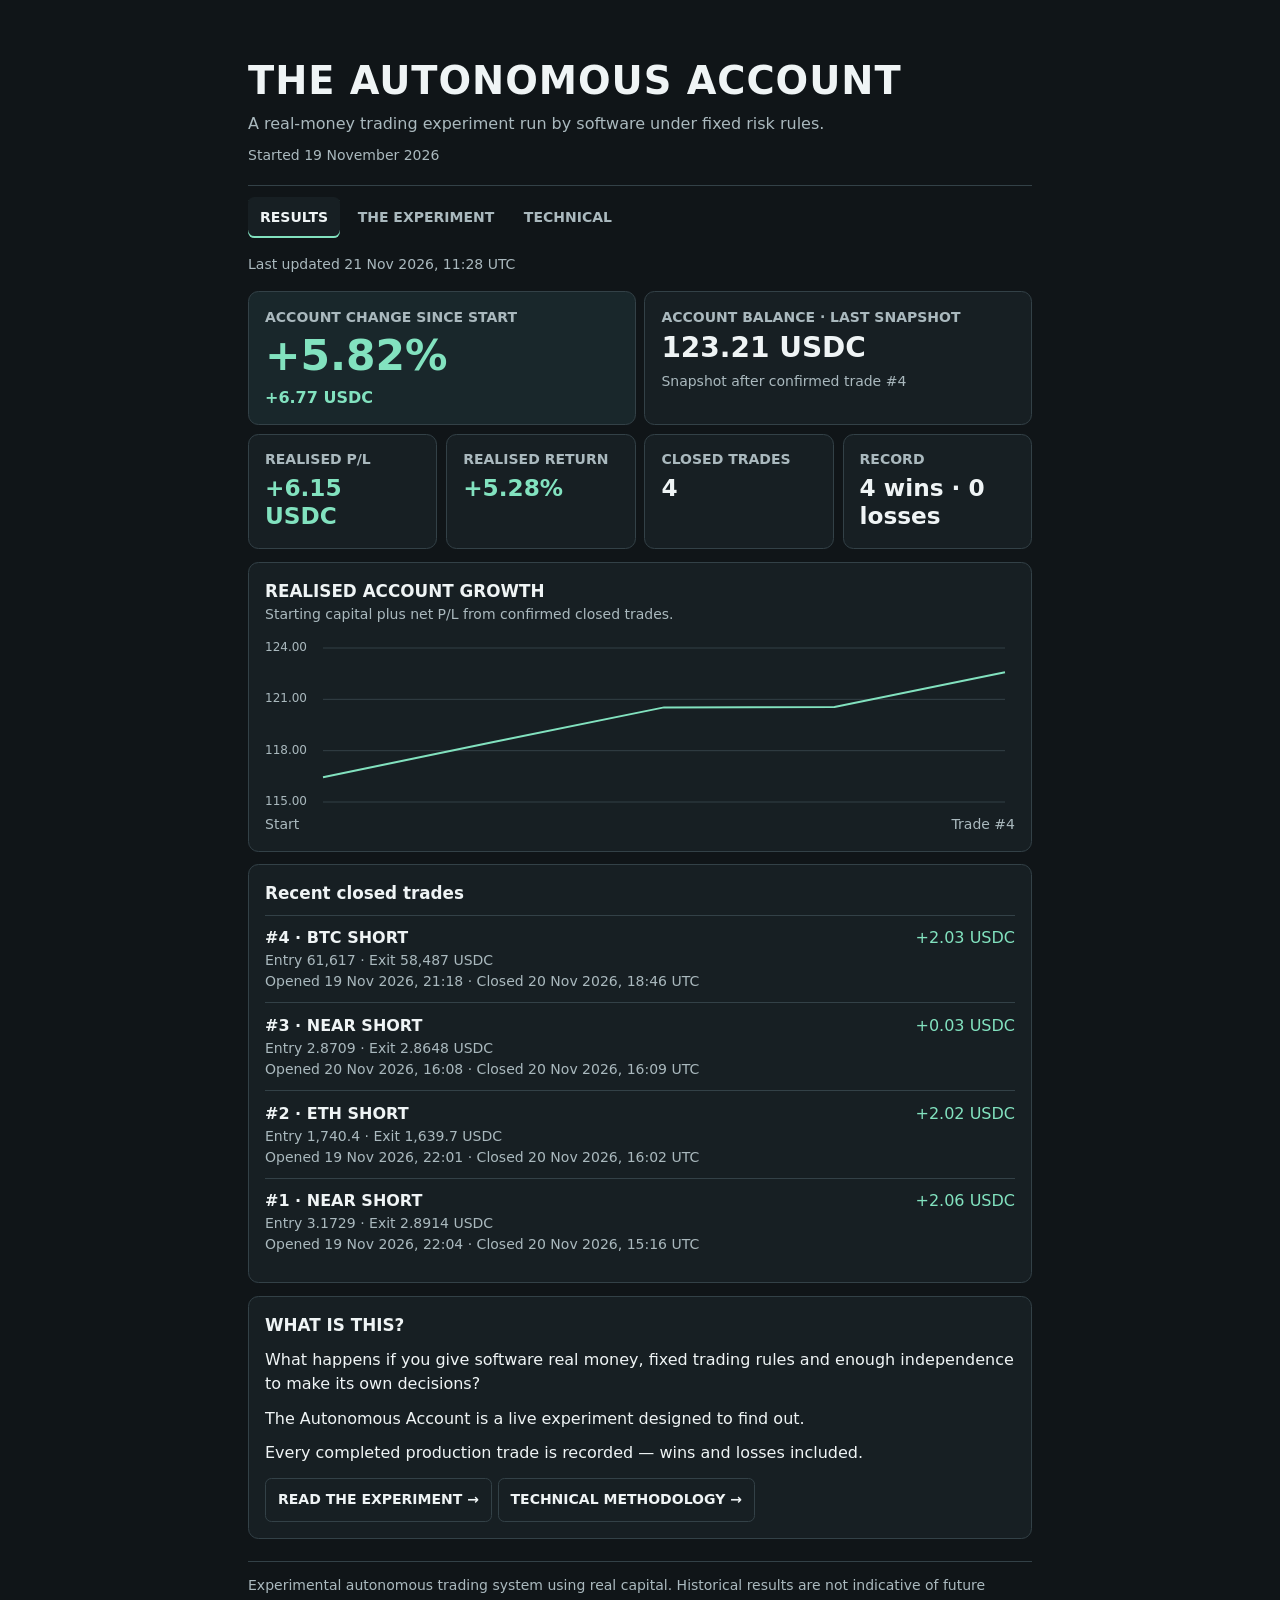
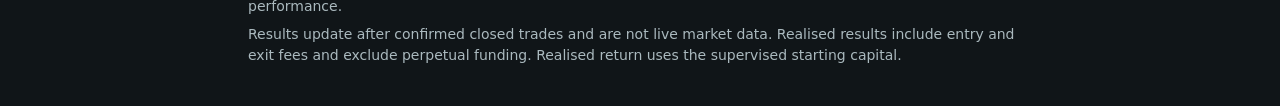
==== index.html @ 4700d636 "Publish The Autonomous Account V1" ====
<!doctype html>
<html lang="en">
<head>
    <meta charset="utf-8">
    <meta name="viewport" content="width=device-width, initial-scale=1">
    <meta name="color-scheme" content="dark">
    <meta http-equiv="Content-Security-Policy" content="default-src 'none'; script-src 'self'; style-src 'self'; connect-src 'self'; base-uri 'none'; form-action 'none'">
    <title>The Autonomous Account · Results</title>
    <link rel="stylesheet" href="style.css">
    <script defer src="results.js"></script>
</head>
<body>
<main>
    <header>
        <h1>THE AUTONOMOUS ACCOUNT</h1>
        <p>A real-money trading experiment run by software under fixed risk rules.</p>
        <p class="started">Started <time datetime="2026-11-19">19 November 2026</time></p>
    </header>
    <nav class="site-nav" aria-label="Main navigation">
        <a href="index.html" aria-current="page">Results</a>
        <a href="experiment.html">The experiment</a>
        <a href="technical.html">Technical</a>
    </nav>
    <p id="update" class="update" role="status">Loading published results…</p>

    <section class="metrics" aria-label="Performance">
        <div class="metric primary headline"><h2>ACCOUNT CHANGE SINCE START</h2><strong id="change-pct">—</strong><span id="change">—</span></div>
        <div class="metric primary"><h2>ACCOUNT BALANCE · LAST SNAPSHOT</h2><strong id="balance">—</strong><small id="balance-note">Published snapshot</small></div>
        <div class="metric"><h2>Realised P/L</h2><strong id="realised">—</strong></div>
        <div class="metric"><h2>Realised return</h2><strong id="return">—</strong></div>
        <div class="metric"><h2>Closed trades</h2><strong id="count">—</strong></div>
        <div class="metric"><h2>Record</h2><strong id="outcomes">—</strong></div>
    </section>

    <section class="panel" aria-labelledby="curve-title">
        <h2 id="curve-title">REALISED ACCOUNT GROWTH</h2>
        <p class="secondary">Starting capital plus net P/L from confirmed closed trades.</p>
        <canvas id="curve" role="img" aria-label="Realised equity by closed trade"></canvas>
        <p class="chart-axis"><span>Start</span><span id="chart-end">Closed trades</span></p>
    </section>

    <section class="panel" aria-labelledby="trades-title">
        <h2 id="trades-title">Recent closed trades</h2>
        <ul id="trades" class="trades"></ul>
    </section>

    <section class="panel overview" aria-labelledby="overview-title">
        <h2 id="overview-title">WHAT IS THIS?</h2>
        <p>What happens if you give software real money, fixed trading rules and enough independence to make its own decisions?</p>
        <p>The Autonomous Account is a live experiment designed to find out.</p>
        <p>Every completed production trade is recorded — wins and losses included.</p>
        <div class="overview-links">
            <a href="experiment.html">Read the experiment <span aria-hidden="true">→</span></a>
            <a href="technical.html">Technical methodology <span aria-hidden="true">→</span></a>
        </div>
    </section>

    <footer>
        <p>Experimental autonomous trading system using real capital. Historical results are not indicative of future performance.</p>
        <p>Results update after confirmed closed trades and are not live market data. Realised results include entry and exit fees and exclude perpetual funding. Realised return uses the supervised starting capital.</p>
    </footer>
</main>
</body>
</html>
---- style.css ----
:root {
    color-scheme: dark;
    font: 16px/1.5 system-ui, sans-serif;
    background: #101518;
    color: #eff4f5;
    --panel: #171f23;
    --line: #334147;
    --muted: #aab9be;
    --positive: #82e2bf;
    --negative: #ffaaaa;
}
* { box-sizing: border-box; }
body { margin: 0; }
main { max-width: 54rem; margin: auto; padding: clamp(1rem, 4vw, 2.5rem); }
header { border-bottom: 1px solid var(--line); padding: 1.2rem 0; }
h1, h2, p { margin: 0; }
h1 { font-size: clamp(1.45rem, 5vw, 2.4rem); line-height: 1.15; letter-spacing: .025em; }
header p { margin-top: .55rem; color: var(--muted); }
header .started { font-size: .875rem; }
.update, .secondary, small, .chart-axis, footer { color: var(--muted); font-size: .875rem; }
.update { margin: .7rem 0 1rem; }
.metrics { display: grid; grid-template-columns: repeat(2, minmax(0, 1fr)); gap: .55rem; }
.metric, .panel { background: var(--panel); border: 1px solid var(--line); border-radius: .65rem; }
.metric { padding: .7rem .8rem; }
.metric h2 { font-size: .875rem; font-weight: 600; color: var(--muted); text-transform: uppercase; }
.metric strong { display: block; font-size: clamp(1.05rem, 4.2vw, 1.45rem); line-height: 1.2; margin: .23rem 0; }
.primary { grid-column: 1 / -1; }
.primary strong { font-size: clamp(1.35rem, 5vw, 1.75rem); }
.headline { background: #19272b; }
.headline strong { font-size: clamp(1.9rem, 7vw, 2.65rem); }
.headline span { font-weight: 600; font-variant-numeric: tabular-nums; }
.positive { color: var(--positive); }
.negative { color: var(--negative); }
.panel { margin-top: .8rem; padding: 1rem; }
.panel h2 { font-size: 1.05rem; }
canvas { display: block; width: 100%; height: 11rem; margin-top: .8rem; }
.chart-axis, .trade-title { display: flex; justify-content: space-between; gap: .5rem; }
.trades { list-style: none; margin: .5rem 0 0; padding: 0; }
.trades li { border-top: 1px solid var(--line); padding: .65rem 0; }
.trades small { display: block; }
.trade-title, .metric strong { font-variant-numeric: tabular-nums; }
footer { border-top: 1px solid var(--line); margin-top: 1.4rem; padding-top: .8rem; }
footer p + p { margin-top: .45rem; }
@media (min-width: 40rem) {
    .metrics { grid-template-columns: repeat(4, minmax(0, 1fr)); }
    .primary { grid-column: span 2; }
    .metric { padding: .9rem 1rem; }
}

.site-title { color: inherit; font-size: clamp(1.15rem, 4vw, 1.55rem); font-weight: 700; letter-spacing: .025em; }
.site-nav, .overview-links { display: flex; flex-wrap: wrap; gap: .35rem; }
.site-nav { margin: .65rem 0 1rem; }
.site-nav a, .overview-links a {
    border-radius: .4rem;
    color: var(--muted);
    font-size: .875rem;
    font-weight: 650;
    padding: .65rem .75rem;
    text-decoration: none;
    text-transform: uppercase;
}
.site-nav a[aria-current="page"], .site-nav a:hover, .overview-links a:hover {
    background: var(--panel);
    color: inherit;
}
.site-nav a[aria-current="page"] { box-shadow: inset 0 -2px var(--positive); }
a:focus-visible { outline: 2px solid var(--positive); outline-offset: 2px; }
.overview p, .reading p + p { margin-top: .65rem; }
.overview-links { margin-top: .8rem; }
.overview-links a { border: 1px solid var(--line); color: inherit; }
.reading { max-width: 68ch; }
.reading section { margin-top: 1.35rem; }
.reading h2 { font-size: 1.15rem; margin-bottom: .5rem; }
.reading ul, .reading ol { margin: .65rem 0; padding-left: 1.3rem; }
.reading li + li { margin-top: .3rem; }
.parameters { margin: .65rem 0; }
.parameters > div { border-top: 1px solid var(--line); padding: .45rem 0; }
.parameters dt { color: var(--muted); }
.parameters dd { margin: 0; font-weight: 600; }
.principle { border-inline-start: 3px solid var(--positive); }
@media (min-width: 40rem) {
    .parameters > div { display: grid; grid-template-columns: 1fr 1fr; gap: .7rem; }
    .research-list { columns: 2; }
    .research-list li { break-inside: avoid; }
}
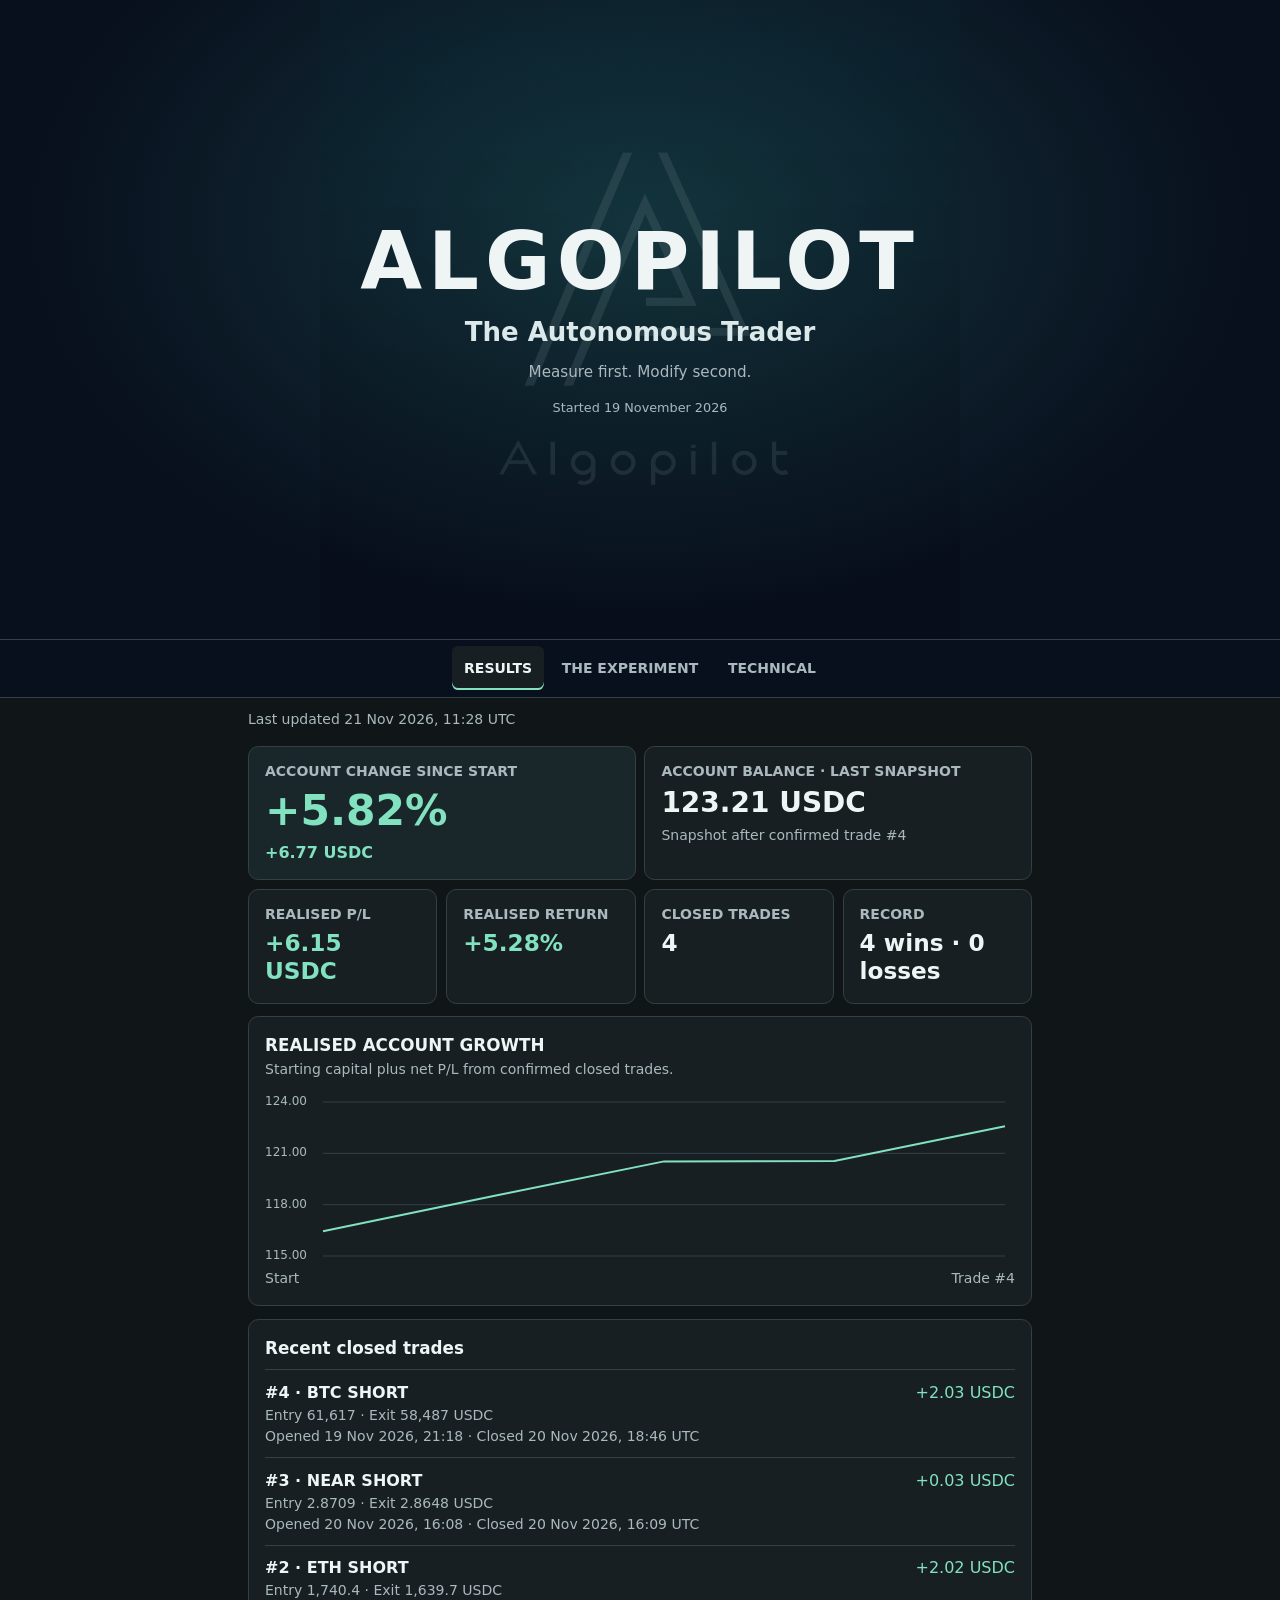
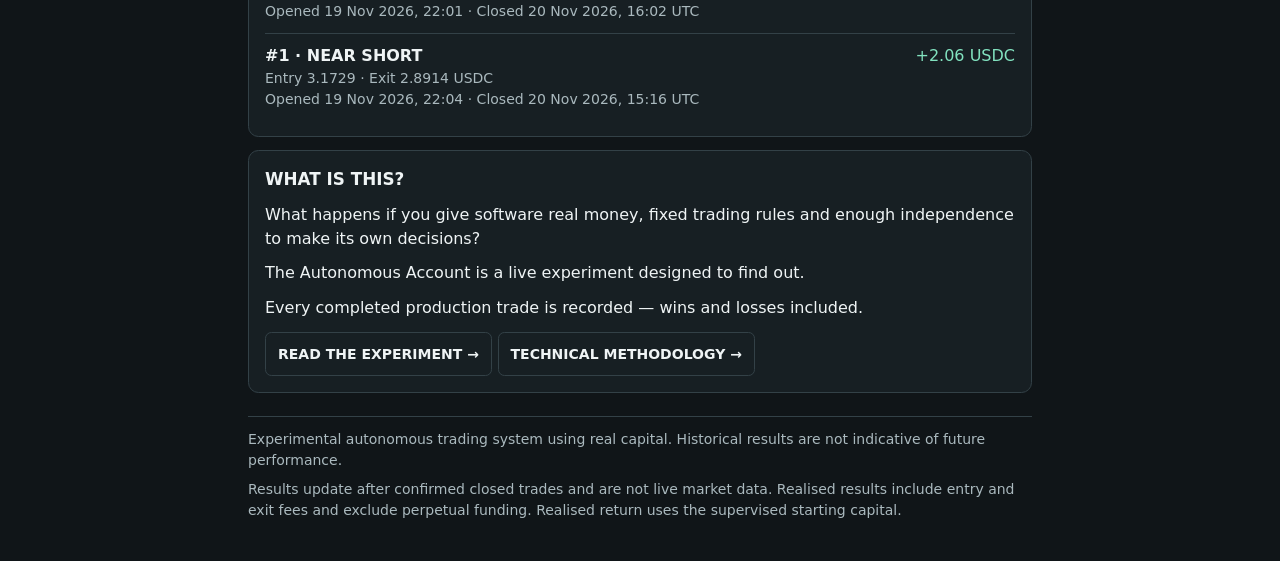
==== commit 44184f49: "Add AlgoPilot branding and homepage hero" ====
--- a/index.html
+++ b/index.html
@@ -4,23 +4,24 @@
     <meta charset="utf-8">
     <meta name="viewport" content="width=device-width, initial-scale=1">
     <meta name="color-scheme" content="dark">
-    <meta http-equiv="Content-Security-Policy" content="default-src 'none'; script-src 'self'; style-src 'self'; connect-src 'self'; base-uri 'none'; form-action 'none'">
-    <title>The Autonomous Account · Results</title>
+    <meta http-equiv="Content-Security-Policy" content="default-src 'none'; script-src 'self'; style-src 'self'; img-src 'self'; connect-src 'self'; base-uri 'none'; form-action 'none'">
+    <title>AlgoPilot · The Autonomous Trader</title>
     <link rel="stylesheet" href="style.css">
     <script defer src="results.js"></script>
 </head>
 <body>
-<main>
-    <header>
-        <h1>THE AUTONOMOUS ACCOUNT</h1>
-        <p>A real-money trading experiment run by software under fixed risk rules.</p>
-        <p class="started">Started <time datetime="2026-11-19">19 November 2026</time></p>
-    </header>
-    <nav class="site-nav" aria-label="Main navigation">
-        <a href="index.html" aria-current="page">Results</a>
-        <a href="experiment.html">The experiment</a>
-        <a href="technical.html">Technical</a>
-    </nav>
+<header class="home-hero">
+    <h1>ALGOPILOT</h1>
+    <p class="hero-subtitle">The Autonomous Trader</p>
+    <p class="hero-tagline">Measure first. Modify second.</p>
+    <p class="started">Started <time datetime="2026-11-19">19 November 2026</time></p>
+</header>
+<nav class="site-nav home-nav" aria-label="Main navigation">
+    <a href="index.html" aria-current="page">Results</a>
+    <a href="experiment.html">The experiment</a>
+    <a href="technical.html">Technical</a>
+</nav>
+<main class="home-results">
     <p id="update" class="update" role="status">Loading published results…</p>
 
     <section class="metrics" aria-label="Performance">
--- a/style.css
+++ b/style.css
@@ -64,6 +64,56 @@
     color: inherit;
 }
 .site-nav a[aria-current="page"] { box-shadow: inset 0 -2px var(--positive); }
+
+.home-hero {
+    --watermark-size: min(90vw, clamp(13rem, 52vw, 40rem));
+    position: relative;
+    isolation: isolate;
+    display: grid;
+    align-content: center;
+    text-align: center;
+    min-height: max(14rem, var(--watermark-size));
+    padding: 2rem 1rem;
+    background: radial-gradient(ellipse at 50% 35%, #15363e 0%, transparent 68%), #080f1d;
+}
+.home-hero::before {
+    content: "";
+    position: absolute;
+    inset: 0;
+    z-index: -1;
+    background: url("assets/algopilot-logo.png") center / var(--watermark-size) auto no-repeat;
+    opacity: .08;
+    pointer-events: none;
+}
+.home-hero h1 {
+    font-size: clamp(2rem, 10vw, 5rem);
+    line-height: 1;
+    letter-spacing: .075em;
+}
+.home-hero .hero-subtitle {
+    margin-top: .7rem;
+    color: #dce9eb;
+    font-size: clamp(1.125rem, 3vw, 1.625rem);
+    font-weight: 550;
+}
+.home-hero .hero-tagline { font-size: .95rem; }
+.home-hero .started { margin-top: .85rem; font-size: .8rem; }
+.site-nav.home-nav {
+    justify-content: center;
+    margin: 0;
+    padding: .4rem .25rem;
+    background: #080f1d;
+    border-bottom: 1px solid var(--line);
+}
+.home-nav a {
+    display: grid;
+    align-items: center;
+    min-height: 44px;
+    padding-inline: clamp(.45rem, 2vw, .75rem);
+    font-size: clamp(.75rem, 2.7vw, .875rem);
+}
+.home-results { padding-top: 0; }
+
 a:focus-visible { outline: 2px solid var(--positive); outline-offset: 2px; }
 .overview p, .reading p + p { margin-top: .65rem; }
 .overview-links { margin-top: .8rem; }
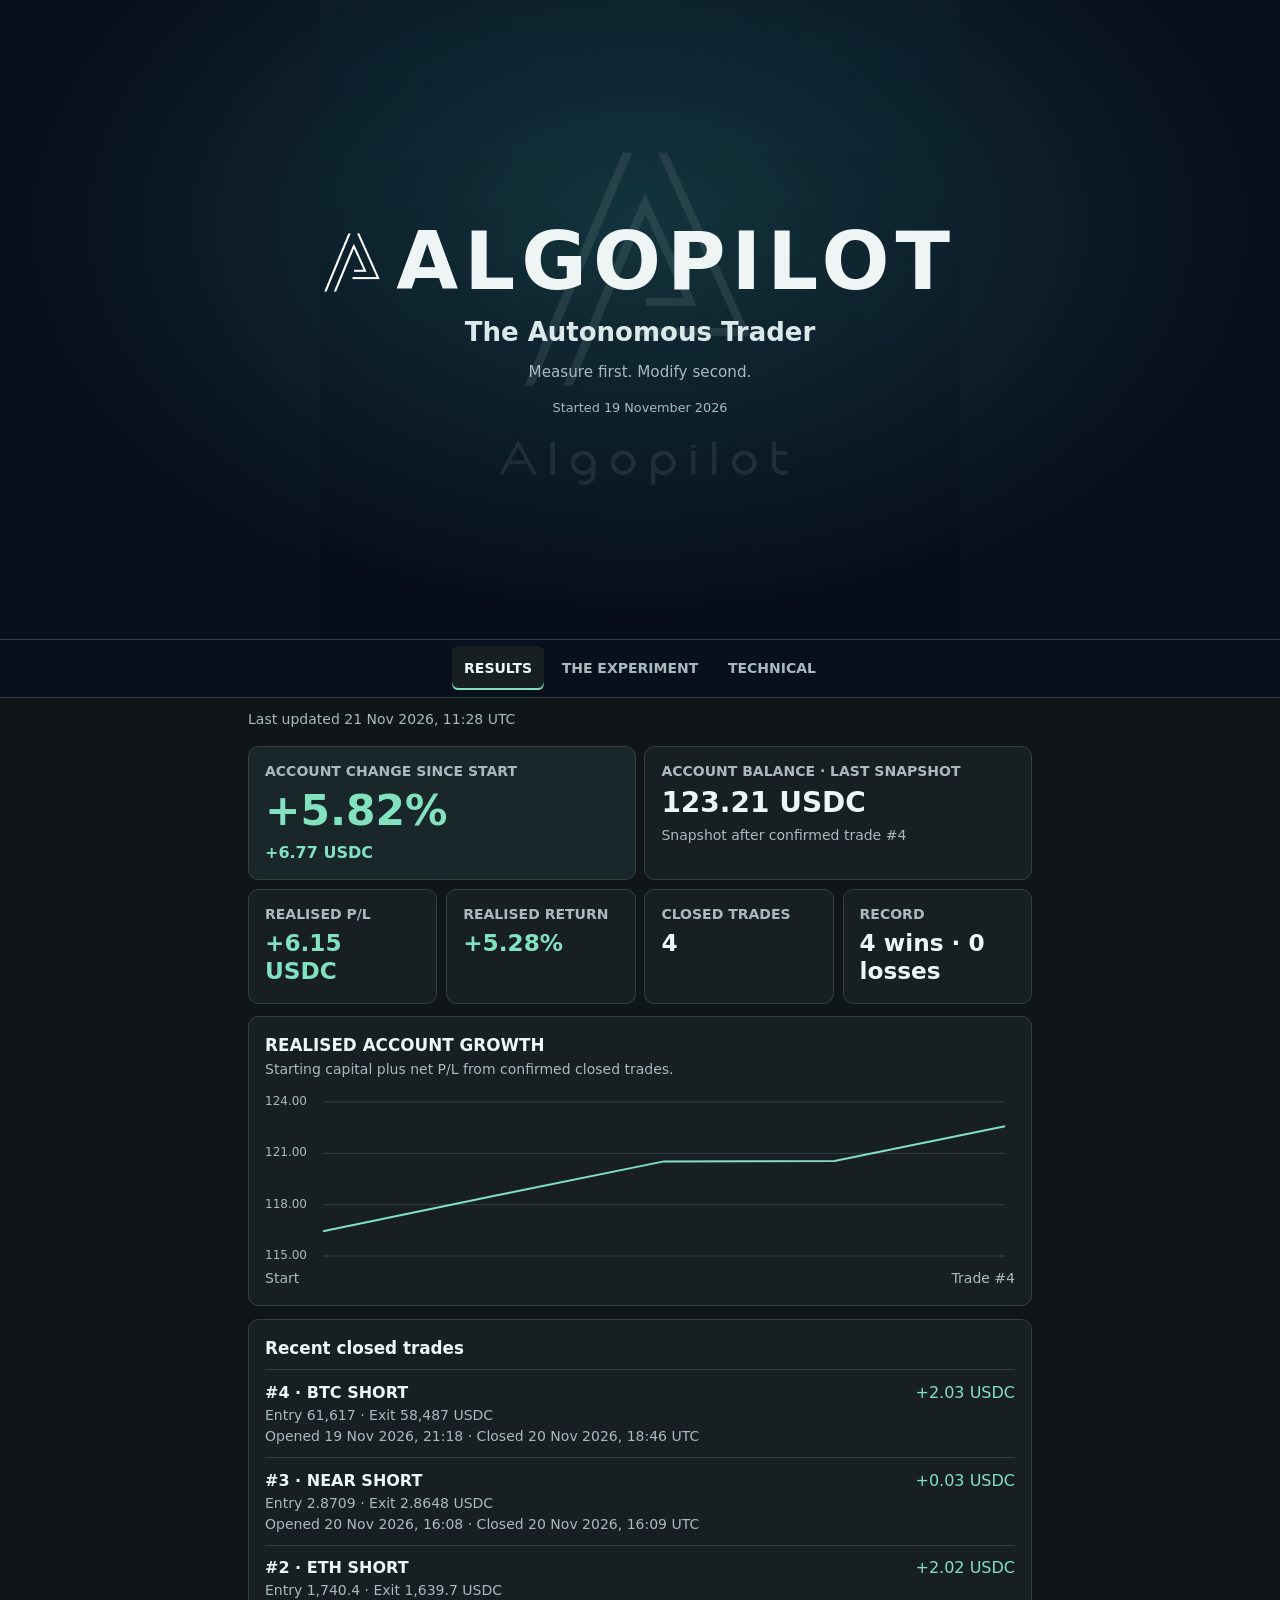
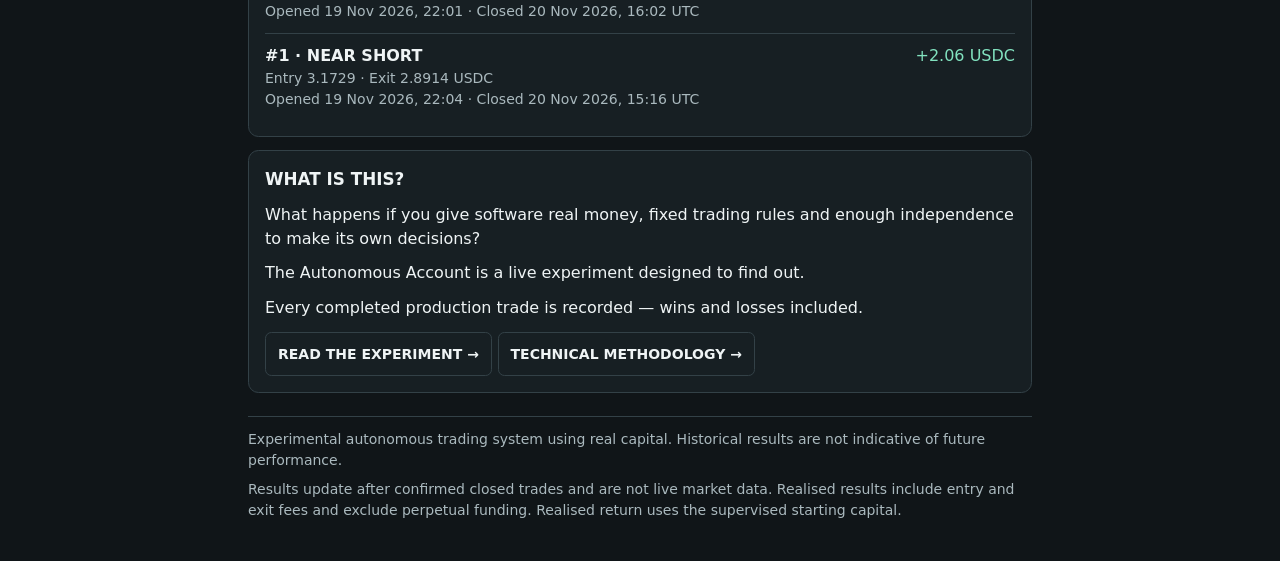
==== commit 9a5d8061: "Add inline AlgoPilot logo lock-up" ====
--- a/index.html
+++ b/index.html
@@ -11,7 +11,10 @@
 </head>
 <body>
 <header class="home-hero">
-    <h1>ALGOPILOT</h1>
+    <h1 class="hero-lockup">
+        <img src="assets/algopilot-mark.png" width="446" height="463" alt="">
+        <span>ALGOPILOT</span>
+    </h1>
     <p class="hero-subtitle">The Autonomous Trader</p>
     <p class="hero-tagline">Measure first. Modify second.</p>
     <p class="started">Started <time datetime="2026-11-19">19 November 2026</time></p>
--- a/style.css
+++ b/style.css
@@ -85,10 +85,19 @@
     opacity: .08;
     pointer-events: none;
 }
-.home-hero h1 {
+.hero-lockup {
+    display: flex;
+    align-items: center;
+    justify-self: center;
+    gap: .2em;
     font-size: clamp(2rem, 10vw, 5rem);
     line-height: 1;
     letter-spacing: .075em;
+    white-space: nowrap;
+}
+.hero-lockup img {
+    width: auto;
+    height: 1cap;
 }
 .home-hero .hero-subtitle {
     margin-top: .7rem;
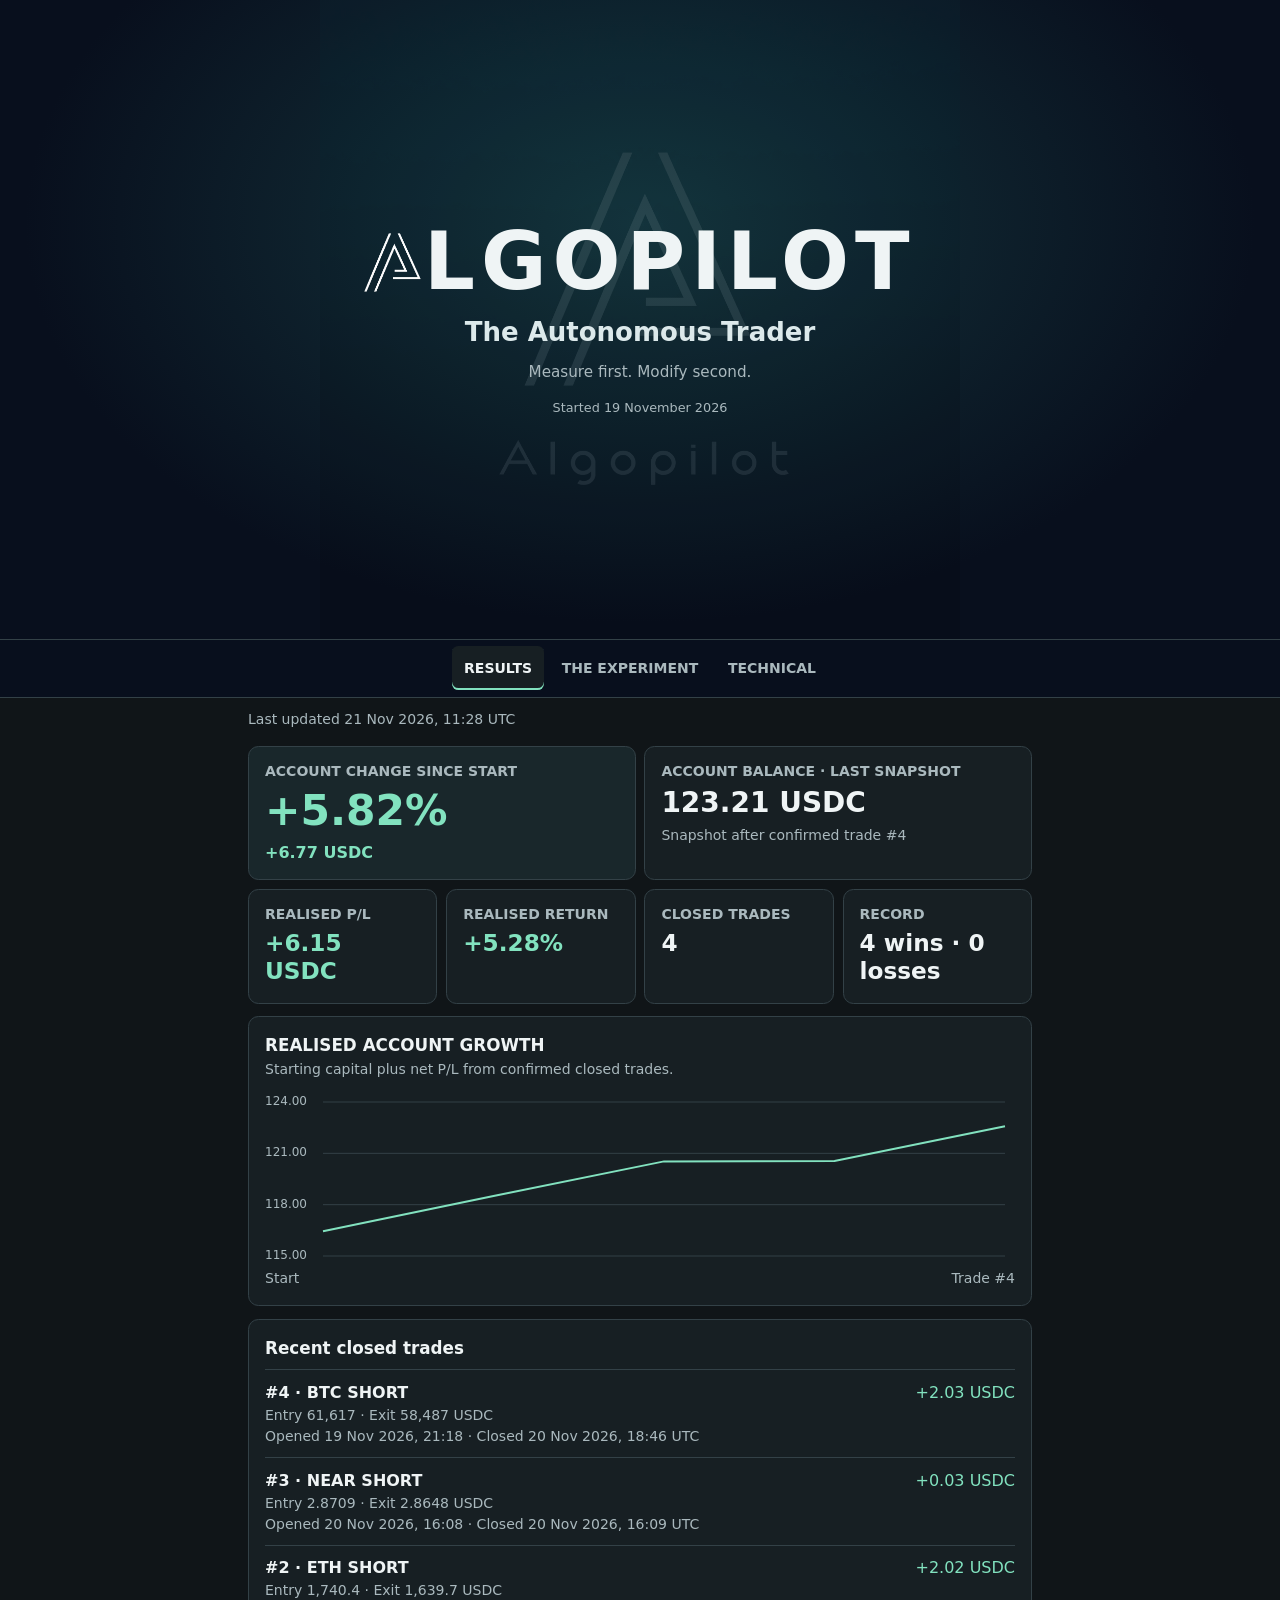
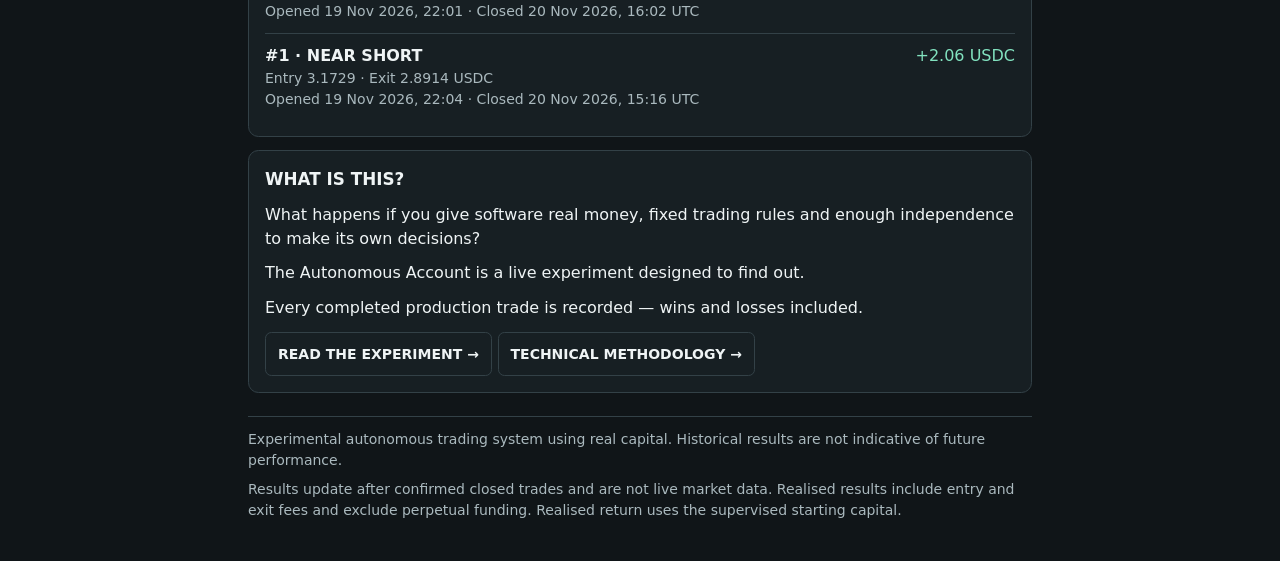
==== commit 923a857f: "Use AlgoPilot monogram as the A" ====
--- a/index.html
+++ b/index.html
@@ -11,9 +11,9 @@
 </head>
 <body>
 <header class="home-hero">
-    <h1 class="hero-lockup">
+    <h1 class="hero-lockup" aria-label="ALGOPILOT">
         <img src="assets/algopilot-mark.png" width="446" height="463" alt="">
-        <span>ALGOPILOT</span>
+        <span>LGOPILOT</span>
     </h1>
     <p class="hero-subtitle">The Autonomous Trader</p>
     <p class="hero-tagline">Measure first. Modify second.</p>
--- a/style.css
+++ b/style.css
@@ -89,7 +89,7 @@
     display: flex;
     align-items: center;
     justify-self: center;
-    gap: .2em;
+    gap: .04em;
     font-size: clamp(2rem, 10vw, 5rem);
     line-height: 1;
     letter-spacing: .075em;
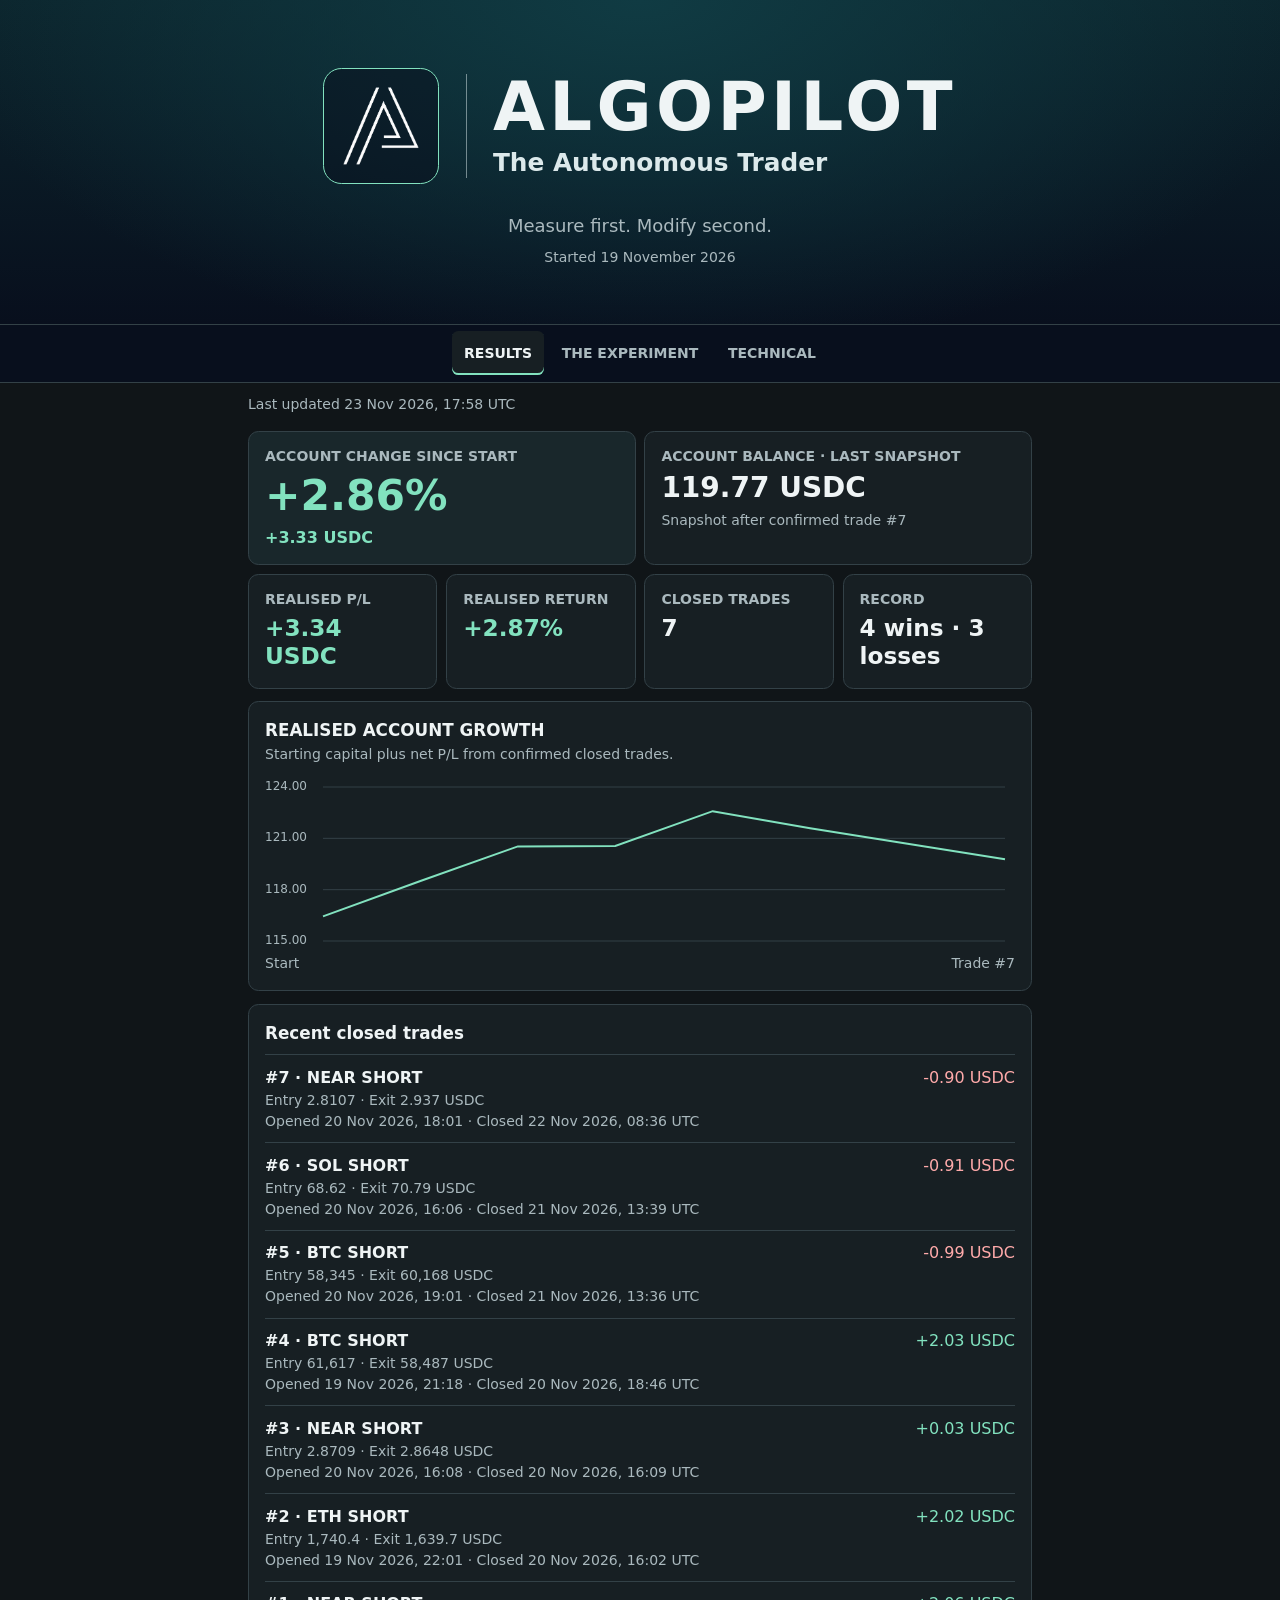
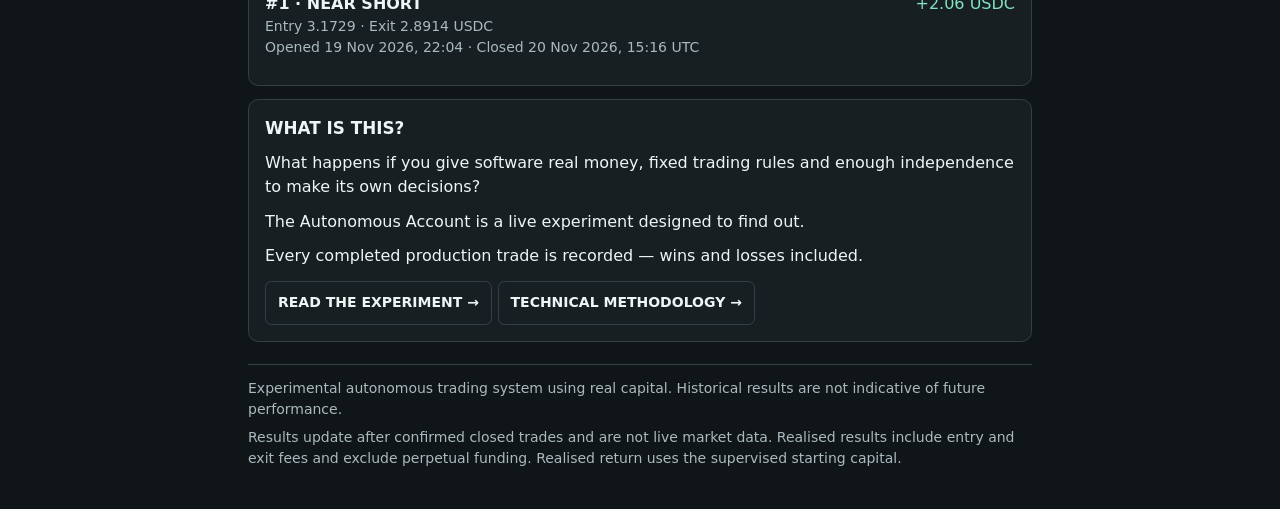
==== commit f8ac293d: "Update Algopilot title banner" ====
--- a/index.html
+++ b/index.html
@@ -11,11 +11,15 @@
 </head>
 <body>
 <header class="home-hero">
-    <h1 class="hero-lockup" aria-label="ALGOPILOT">
-        <img src="assets/algopilot-mark.png" width="446" height="463" alt="">
-        <span>LGOPILOT</span>
-    </h1>
-    <p class="hero-subtitle">The Autonomous Trader</p>
+    <div class="hero-brand">
+        <div class="hero-badge">
+            <img src="assets/algopilot-mark.png" width="446" height="463" alt="">
+        </div>
+        <div class="hero-title">
+            <h1>ALGOPILOT</h1>
+            <p class="hero-subtitle">The Autonomous Trader</p>
+        </div>
+    </div>
     <p class="hero-tagline">Measure first. Modify second.</p>
     <p class="started">Started <time datetime="2026-11-19">19 November 2026</time></p>
 </header>
--- a/style.css
+++ b/style.css
@@ -66,47 +66,59 @@
 .site-nav a[aria-current="page"] { box-shadow: inset 0 -2px var(--positive); }
 
 .home-hero {
-    --watermark-size: min(90vw, clamp(13rem, 52vw, 40rem));
-    position: relative;
-    isolation: isolate;
     display: grid;
-    align-content: center;
+    justify-items: center;
     text-align: center;
-    min-height: max(14rem, var(--watermark-size));
-    padding: 2rem 1rem;
-    background: radial-gradient(ellipse at 50% 35%, #15363e 0%, transparent 68%), #080f1d;
+    padding: clamp(2rem, 5.5vw, 4.25rem) 1rem clamp(1.75rem, 4.5vw, 3.5rem);
+    background: radial-gradient(ellipse at 50% 0%, #103b43, transparent 78%),
+        linear-gradient(180deg, #0c252d, #080f1d);
 }
-.home-hero::before {
-    content: "";
-    position: absolute;
-    inset: 0;
-    z-index: -1;
-    background: url("assets/algopilot-logo.png") center / var(--watermark-size) auto no-repeat;
-    opacity: .08;
-    pointer-events: none;
-}
-.hero-lockup {
+.hero-brand {
     display: flex;
     align-items: center;
-    justify-self: center;
-    gap: .04em;
-    font-size: clamp(2rem, 10vw, 5rem);
+    justify-content: center;
+    gap: clamp(.7rem, 2.5vw, 1.65rem);
+    width: min(100%, 49rem);
+}
+.hero-badge {
+    display: grid;
+    flex: none;
+    place-items: center;
+    width: clamp(3rem, 13vw, 7.25rem);
+    aspect-ratio: 1;
+    border: 1px solid var(--positive);
+    border-radius: clamp(.55rem, 2vw, 1.15rem);
+    background: #080f1d80;
+}
+.hero-badge img {
+    display: block;
+    width: 66%;
+    height: auto;
+}
+.hero-title {
+    min-width: 0;
+    padding-inline-start: clamp(.7rem, 2.5vw, 1.65rem);
+    border-inline-start: 1px solid #dce9eb80;
+    text-align: start;
+}
+.hero-title h1 {
+    font-size: clamp(1.375rem, 6.25vw, 4.2rem);
     line-height: 1;
-    letter-spacing: .075em;
-    white-space: nowrap;
-}
-.hero-lockup img {
-    width: auto;
-    height: 1cap;
+    letter-spacing: .065em;
+    overflow-wrap: anywhere;
 }
 .home-hero .hero-subtitle {
-    margin-top: .7rem;
+    margin-top: .45rem;
     color: #dce9eb;
-    font-size: clamp(1.125rem, 3vw, 1.625rem);
-    font-weight: 550;
+    font-size: clamp(.9375rem, 2.7vw, 1.55rem);
+    font-weight: 600;
+    line-height: 1.2;
 }
-.home-hero .hero-tagline { font-size: .95rem; }
-.home-hero .started { margin-top: .85rem; font-size: .8rem; }
+.home-hero .hero-tagline {
+    margin-top: clamp(1rem, 3vw, 1.75rem);
+    font-size: clamp(.9375rem, 2.2vw, 1.125rem);
+}
+.home-hero .started { margin-top: .5rem; font-size: .875rem; }
 .site-nav.home-nav {
     justify-content: center;
     margin: 0;
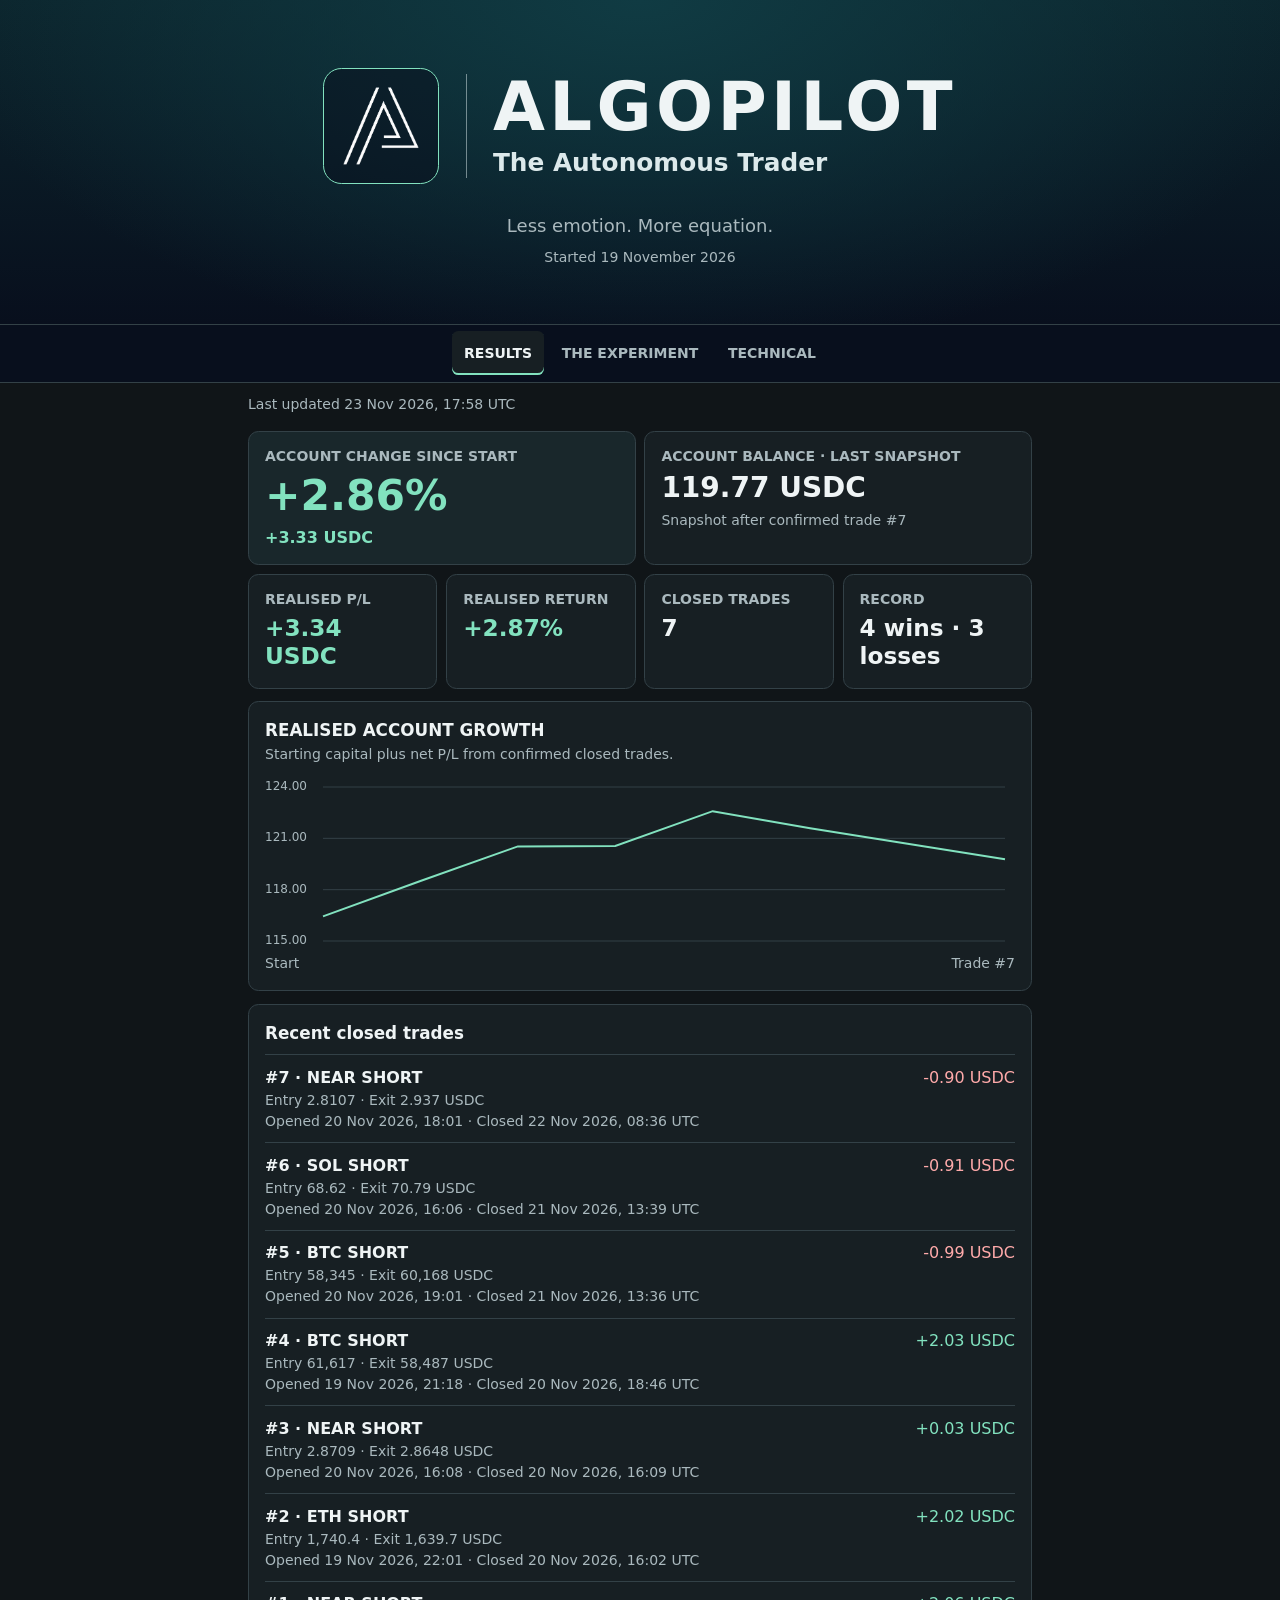
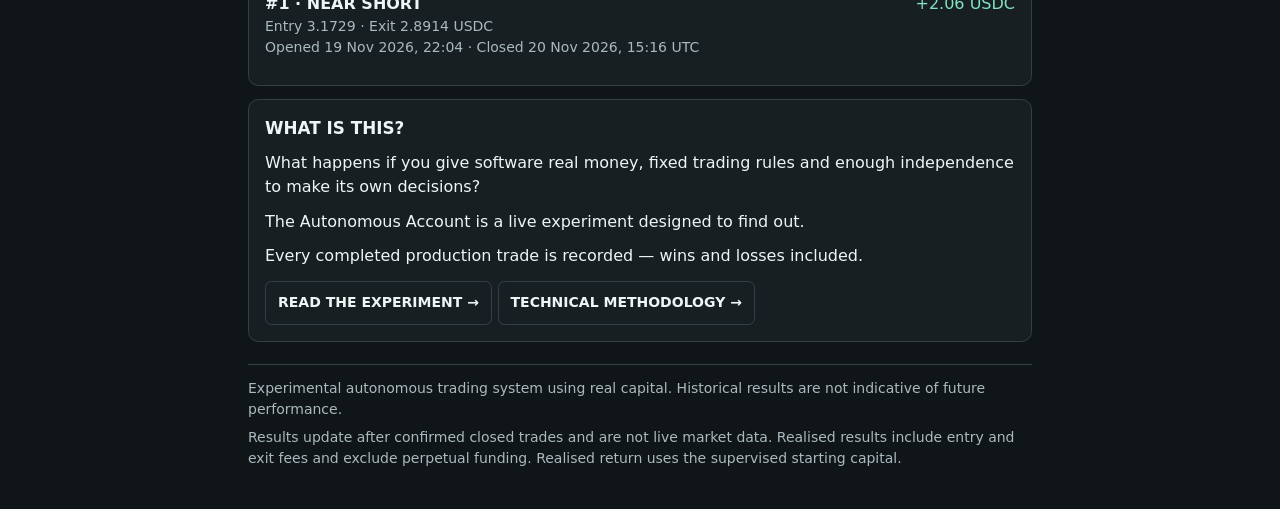
==== commit 38c94bc6: "Update AlgoPilot branding and protect proprietary strategy details" ====
--- a/index.html
+++ b/index.html
@@ -20,7 +20,7 @@
             <p class="hero-subtitle">The Autonomous Trader</p>
         </div>
     </div>
-    <p class="hero-tagline">Measure first. Modify second.</p>
+    <p class="hero-tagline">Less emotion. More equation.</p>
     <p class="started">Started <time datetime="2026-11-19">19 November 2026</time></p>
 </header>
 <nav class="site-nav home-nav" aria-label="Main navigation">
